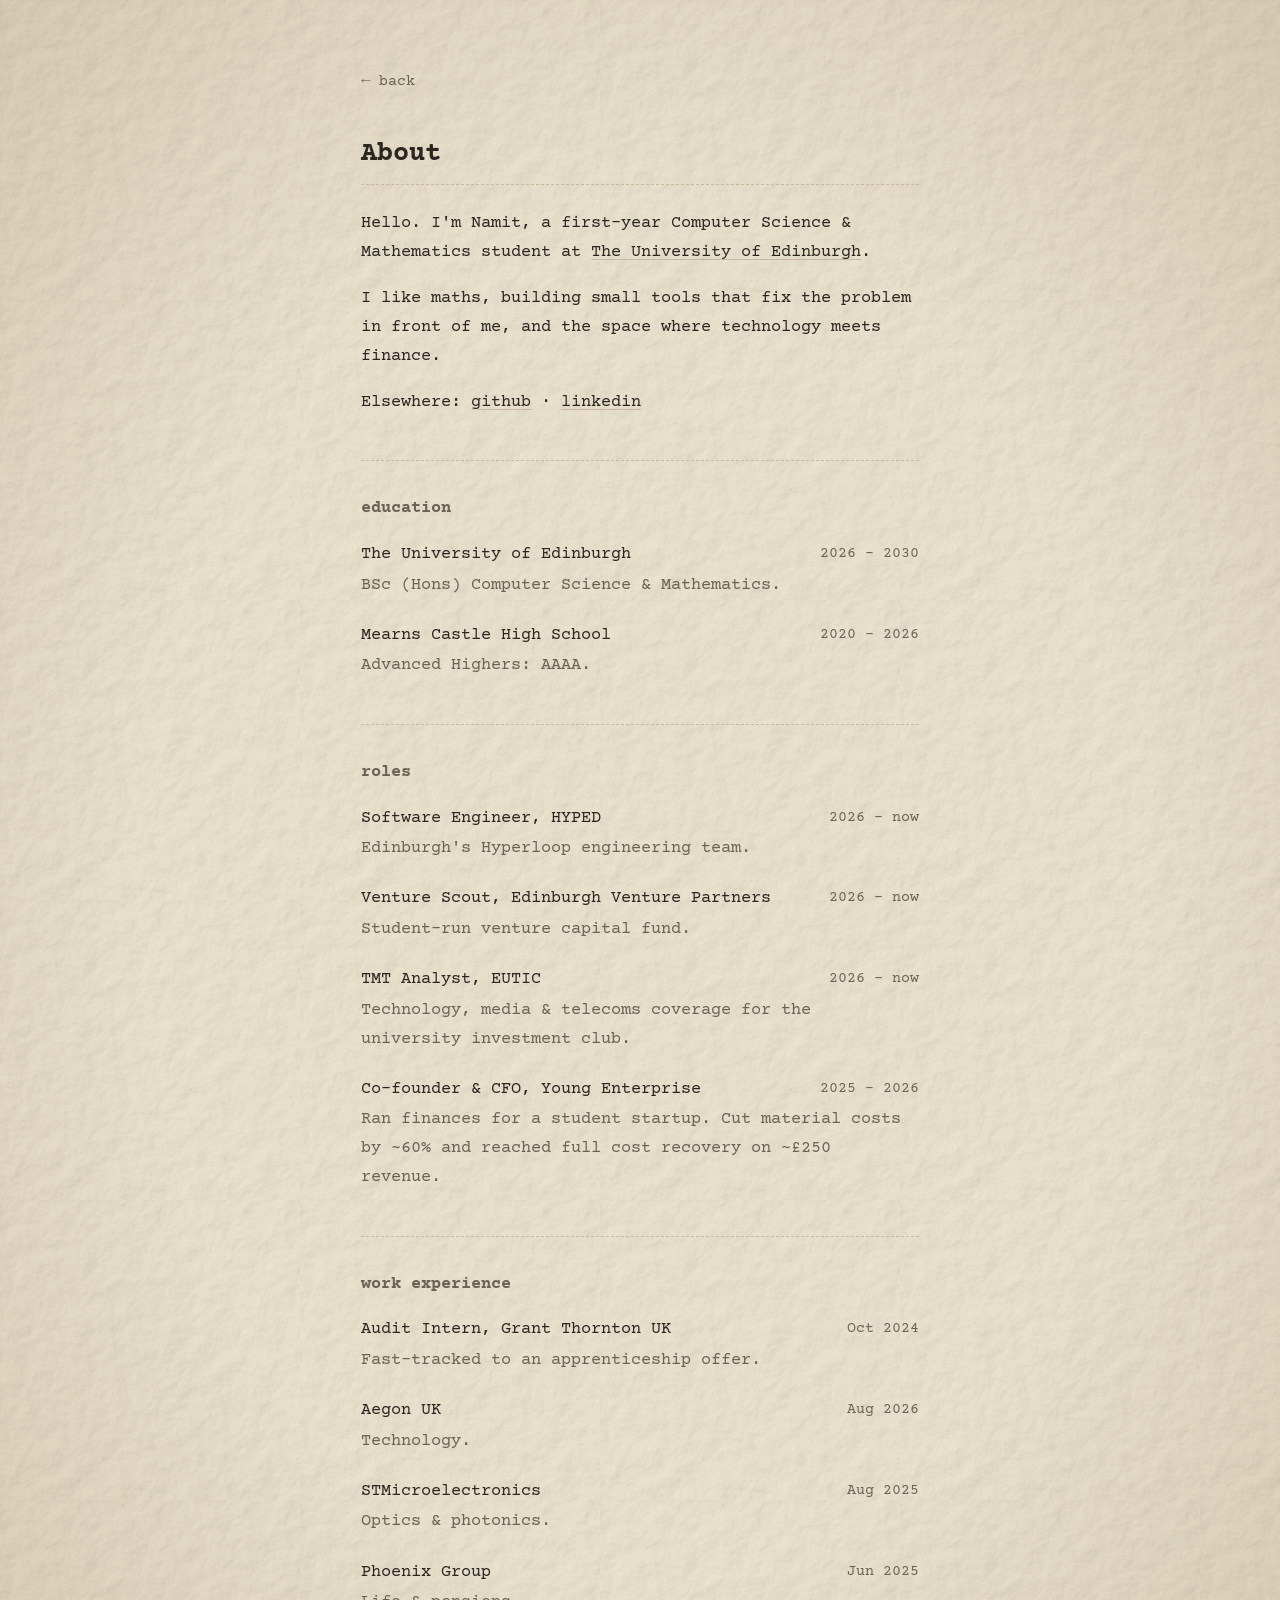
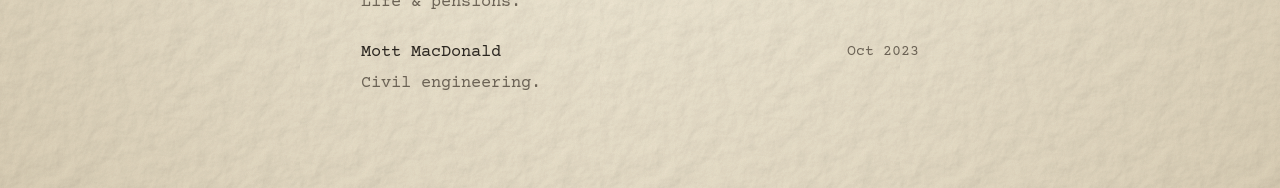
==== about.html @ ed9721a9 "Initial commit: paper-style personal site Co-Authored-By: Claude Opus 5.5 <noreply@anthropic.com>" ====
<!doctype html>
<html lang="en">
<head>
  <meta charset="utf-8">
  <meta name="viewport" content="width=device-width, initial-scale=1">
  <title>About · Namit Verma</title>
  <link rel="preconnect" href="https://fonts.googleapis.com">
  <link rel="preconnect" href="https://fonts.gstatic.com" crossorigin>
  <link href="https://fonts.googleapis.com/css2?family=Courier+Prime:wght@400;700&display=swap" rel="stylesheet">
  <link rel="stylesheet" href="style.css">
</head>
<body>
  <main class="page">
    <a class="back" href="index.html">&larr; back</a>
    <h1>About</h1>
    <p>
      Hello. I'm Namit, a first-year Computer Science &amp; Mathematics student at
      <a href="https://www.ed.ac.uk">The University of Edinburgh</a>.
    </p>
    <p>
      I like maths, building small tools that fix the problem in front of me,
      and the space where technology meets finance.
    </p>
    <p>
      Elsewhere: <a href="https://github.com/08namit">github</a> &middot;
      <a href="https://www.linkedin.com/in/08namit">linkedin</a>
    </p>

    <h2>Education</h2>
    <ul class="entries">
      <li>
        The University of Edinburgh
        <span class="year">2026 &ndash; 2030</span>
        <p>BSc (Hons) Computer Science &amp; Mathematics.</p>
      </li>
      <li>
        Mearns Castle High School
        <span class="year">2020 &ndash; 2026</span>
        <p>Advanced Highers: AAAA.</p>
      </li>
    </ul>

    <h2>Roles</h2>
    <ul class="entries">
      <li>
        Software Engineer, HYPED
        <span class="year">2026 &ndash; now</span>
        <p>Edinburgh's Hyperloop engineering team.</p>
      </li>
      <li>
        Venture Scout, Edinburgh Venture Partners
        <span class="year">2026 &ndash; now</span>
        <p>Student-run venture capital fund.</p>
      </li>
      <li>
        TMT Analyst, EUTIC
        <span class="year">2026 &ndash; now</span>
        <p>Technology, media &amp; telecoms coverage for the university investment club.</p>
      </li>
      <li>
        Co-founder &amp; CFO, Young Enterprise
        <span class="year">2025 &ndash; 2026</span>
        <p>Ran finances for a student startup. Cut material costs by ~60% and reached full cost recovery on ~&pound;250 revenue.</p>
      </li>
    </ul>

    <h2>Work Experience</h2>
    <ul class="entries">
      <li>
        Audit Intern, Grant Thornton UK
        <span class="year">Oct 2024</span>
        <p>Fast-tracked to an apprenticeship offer.</p>
      </li>
      <li>
        Aegon UK
        <span class="year">Aug 2026</span>
        <p>Technology.</p>
      </li>
      <li>
        STMicroelectronics
        <span class="year">Aug 2025</span>
        <p>Optics &amp; photonics.</p>
      </li>
      <li>
        Phoenix Group
        <span class="year">Jun 2025</span>
        <p>Life &amp; pensions.</p>
      </li>
      <li>
        Mott MacDonald
        <span class="year">Oct 2023</span>
        <p>Civil engineering.</p>
      </li>
    </ul>

  </main>
</body>
</html>
---- style.css ----
:root {
  --paper: #f4ecd8;
  --ink: #2b2620;
  --ink-soft: #6b6255;
  --rule: #c9b99a;
  --accent: #8a2b1f;
  --vignette: rgba(120, 90, 40, 0.16);
  --tex-blend: multiply;
  --tex-opacity: 0.55;
  --grain: url("data:image/svg+xml,%3Csvg xmlns='http://www.w3.org/2000/svg' width='200' height='200'%3E%3Cfilter id='n'%3E%3CfeTurbulence type='fractalNoise' baseFrequency='0.9' numOctaves='3' stitchTiles='stitch'/%3E%3CfeColorMatrix values='0 0 0 0 0.35 0 0 0 0 0.27 0 0 0 0 0.15 0 0 0 0.09 0'/%3E%3C/filter%3E%3Crect width='100%25' height='100%25' filter='url(%23n)'/%3E%3C/svg%3E");
  color-scheme: light dark;
}

/* dark: same paper feel, by lamplight */
@media (prefers-color-scheme: dark) {
  :root {
    --paper: #1e1b17;
    --ink: #e6dcc8;
    --ink-soft: #a39884;
    --rule: #4d4537;
    --accent: #e0907c;
    --vignette: rgba(0, 0, 0, 0.4);
    --tex-blend: soft-light;
    --tex-opacity: 0.5;
    --grain: url("data:image/svg+xml,%3Csvg xmlns='http://www.w3.org/2000/svg' width='200' height='200'%3E%3Cfilter id='n'%3E%3CfeTurbulence type='fractalNoise' baseFrequency='0.9' numOctaves='3' stitchTiles='stitch'/%3E%3CfeColorMatrix values='0 0 0 0 0.95 0 0 0 0 0.88 0 0 0 0 0.75 0 0 0 0.05 0'/%3E%3C/filter%3E%3Crect width='100%25' height='100%25' filter='url(%23n)'/%3E%3C/svg%3E");
  }
}

* { box-sizing: border-box; }

html { font-size: 17px; }

body {
  margin: 0;
  min-height: 100vh;
  color: var(--ink);
  font-family: "Courier Prime", "Courier New", Courier, monospace;
  line-height: 1.7;
  /* paper: warm base + subtle grain + soft vignette */
  background-color: var(--paper);
  background-image:
    radial-gradient(ellipse at center, transparent 55%, var(--vignette) 100%),
    var(--grain);
  position: relative;
}

/* paper relief: embossed fibres + uneven tone */
body::before {
  content: "";
  position: absolute;
  inset: 0;
  z-index: -1;
  pointer-events: none;
  opacity: var(--tex-opacity);
  mix-blend-mode: var(--tex-blend);
  background-image:
    url("data:image/svg+xml,%3Csvg xmlns='http://www.w3.org/2000/svg' width='300' height='300'%3E%3Cfilter id='p'%3E%3CfeTurbulence type='fractalNoise' baseFrequency='0.045' numOctaves='5' seed='3' stitchTiles='stitch' result='n'/%3E%3CfeDiffuseLighting in='n' lighting-color='%23fff' surfaceScale='1.6'%3E%3CfeDistantLight azimuth='45' elevation='55'/%3E%3C/feDiffuseLighting%3E%3C/filter%3E%3Crect width='100%25' height='100%25' filter='url(%23p)'/%3E%3C/svg%3E"),
    url("data:image/svg+xml,%3Csvg xmlns='http://www.w3.org/2000/svg' width='600' height='600'%3E%3Cfilter id='m'%3E%3CfeTurbulence type='fractalNoise' baseFrequency='0.006' numOctaves='3' seed='8' stitchTiles='stitch'/%3E%3CfeColorMatrix values='0 0 0 0 0.45 0 0 0 0 0.35 0 0 0 0 0.2 0 0 0 0.35 0'/%3E%3C/filter%3E%3Crect width='100%25' height='100%25' filter='url(%23m)'/%3E%3C/svg%3E");
  background-size: auto, cover;
}

a {
  color: var(--ink);
  text-decoration: underline;
  text-decoration-color: var(--rule);
  text-underline-offset: 3px;
  text-decoration-thickness: 1px;
  transition: color 0.15s, text-decoration-color 0.15s;
}

a:hover {
  color: var(--accent);
  text-decoration-color: var(--accent);
}

::selection { background: rgba(138, 43, 31, 0.18); }

/* ---------- landing ---------- */

.landing {
  min-height: 100vh;
  display: flex;
  flex-direction: column;
  align-items: center;
  justify-content: center;
  text-align: center;
  padding: 2rem 1.25rem;
}

.landing h1 {
  font-size: 2.4rem;
  font-weight: 700;
  letter-spacing: 0.02em;
  margin: 0 0 0.5rem;
}

.details {
  margin: 0;
  color: var(--ink-soft);
  line-height: 1.6;
}

.nav {
  list-style: none;
  margin: 3rem 0 0;
  padding: 0;
  text-align: left;
}

.nav li { margin: 0.4rem 0; }

.nav a {
  text-decoration: none;
}

.nav a::after {
  content: " \2192";
  display: inline-block;
  margin-left: 0.35rem;
  transition: transform 0.15s;
}

.nav a:hover::after { transform: translateX(4px); }

/* ---------- inner pages ---------- */

.page {
  max-width: 600px;
  margin: 0 auto;
  padding: 4rem 1.25rem;
}

.back {
  text-decoration: none;
  color: var(--ink-soft);
  font-size: 0.9rem;
}

.page h1 {
  font-size: 1.6rem;
  font-weight: 700;
  margin: 2rem 0 1.5rem;
  padding-bottom: 0.4rem;
  border-bottom: 1px dashed var(--rule);
}

.page p { margin: 0 0 1rem; }

.page h2 {
  font-size: 1rem;
  font-weight: 700;
  text-transform: lowercase;
  margin: 2.5rem 0 1rem;
  padding-top: 2rem;
  border-top: 1px dashed var(--rule);
  color: var(--ink-soft);
}

.entries {
  list-style: none;
  margin: 0;
  padding: 0;
}

.entries li { margin-bottom: 1.25rem; }

.entries li p {
  margin: 0.1rem 0 0;
  color: var(--ink-soft);
}

.year {
  float: right;
  color: var(--ink-soft);
  font-size: 0.9rem;
}

@media (max-width: 480px) {
  html { font-size: 16px; }
  .landing h1 { font-size: 2rem; }
  .page { padding-top: 2.5rem; }
  .year { float: none; display: block; }
}

.entries li p.achievement {
  color: var(--accent);
  font-weight: 700;
  font-size: 0.9rem;
}
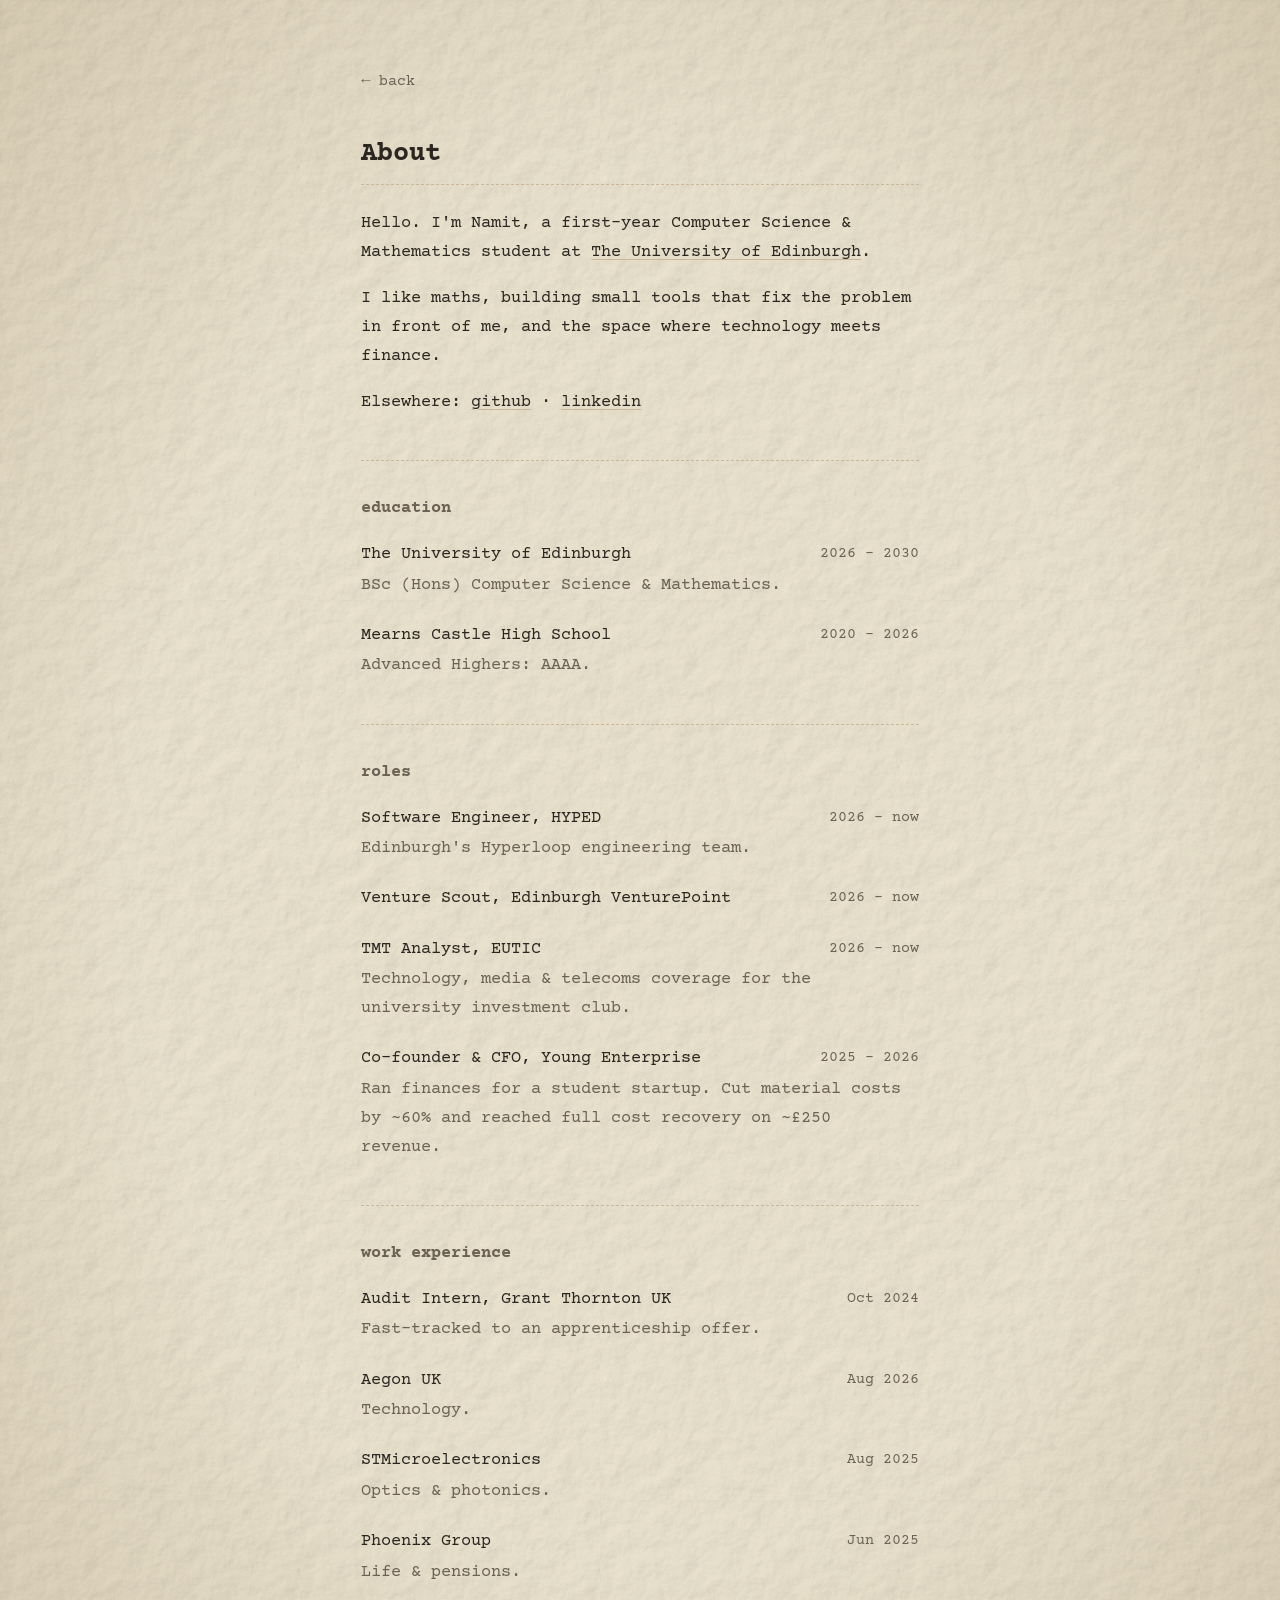
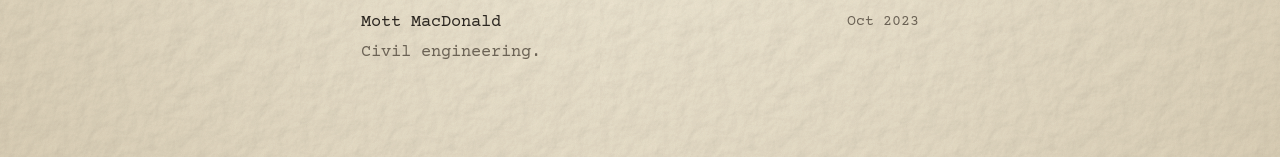
==== commit c4268ad2: "Fix EVP name Co-Authored-By: Claude Opus 5.5 <noreply@anthropic.com>" ====
--- a/about.html
+++ b/about.html
@@ -48,9 +48,8 @@
         <p>Edinburgh's Hyperloop engineering team.</p>
       </li>
       <li>
-        Venture Scout, Edinburgh Venture Partners
+        Venture Scout, Edinburgh VenturePoint
         <span class="year">2026 &ndash; now</span>
-        <p>Student-run venture capital fund.</p>
       </li>
       <li>
         TMT Analyst, EUTIC
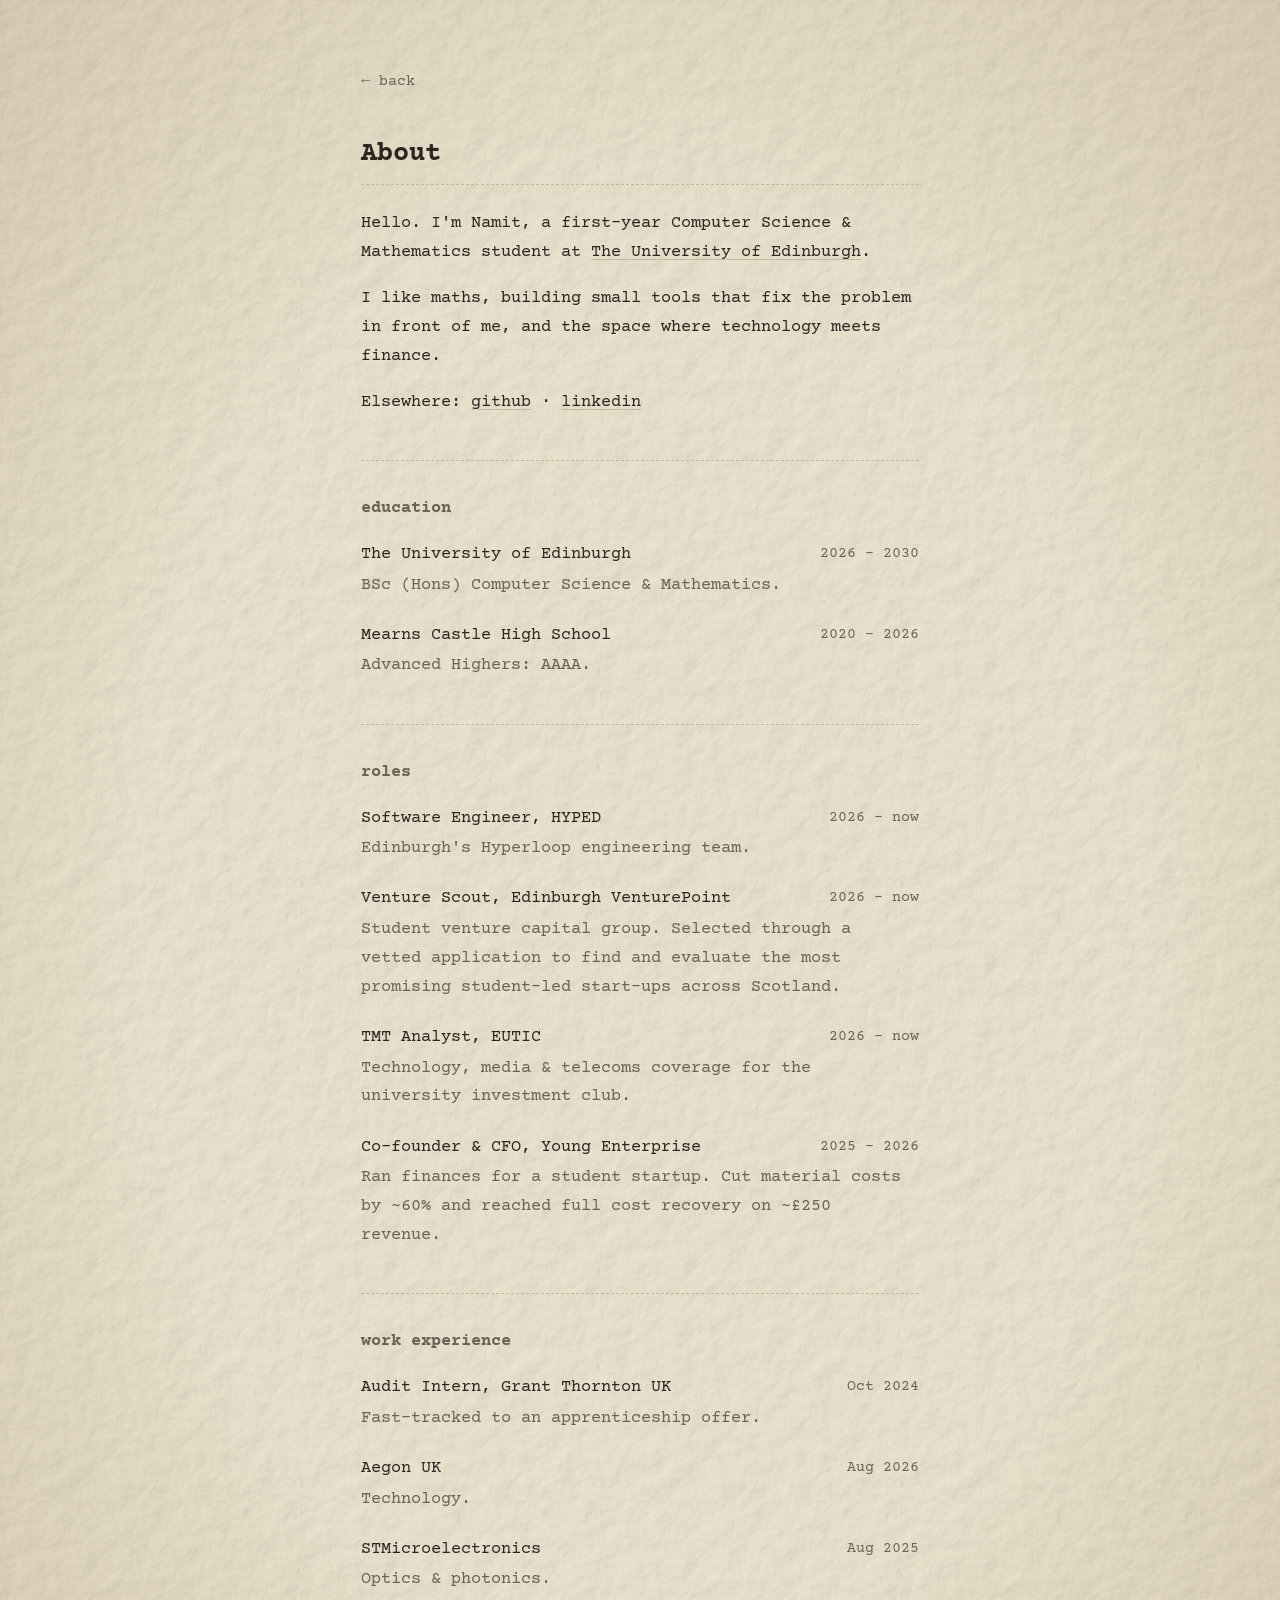
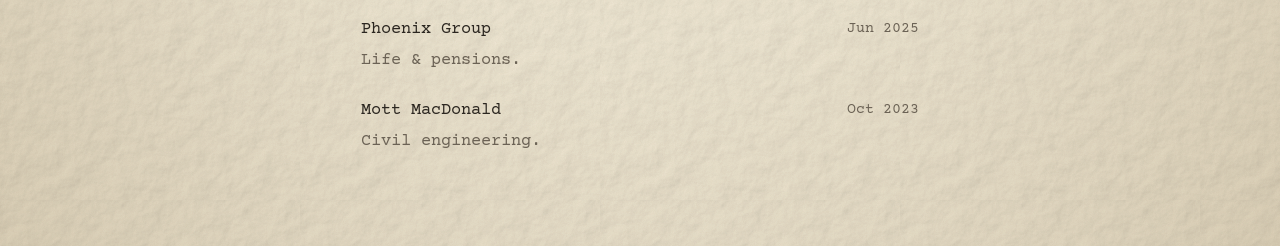
==== commit dec41133: "Add VenturePoint scout description Co-Authored-By: Claude Opus 5.5 <noreply@anthropic.com>" ====
--- a/about.html
+++ b/about.html
@@ -50,6 +50,7 @@
       <li>
         Venture Scout, Edinburgh VenturePoint
         <span class="year">2026 &ndash; now</span>
+        <p>Student venture capital group. Selected through a vetted application to find and evaluate the most promising student-led start-ups across Scotland.</p>
       </li>
       <li>
         TMT Analyst, EUTIC
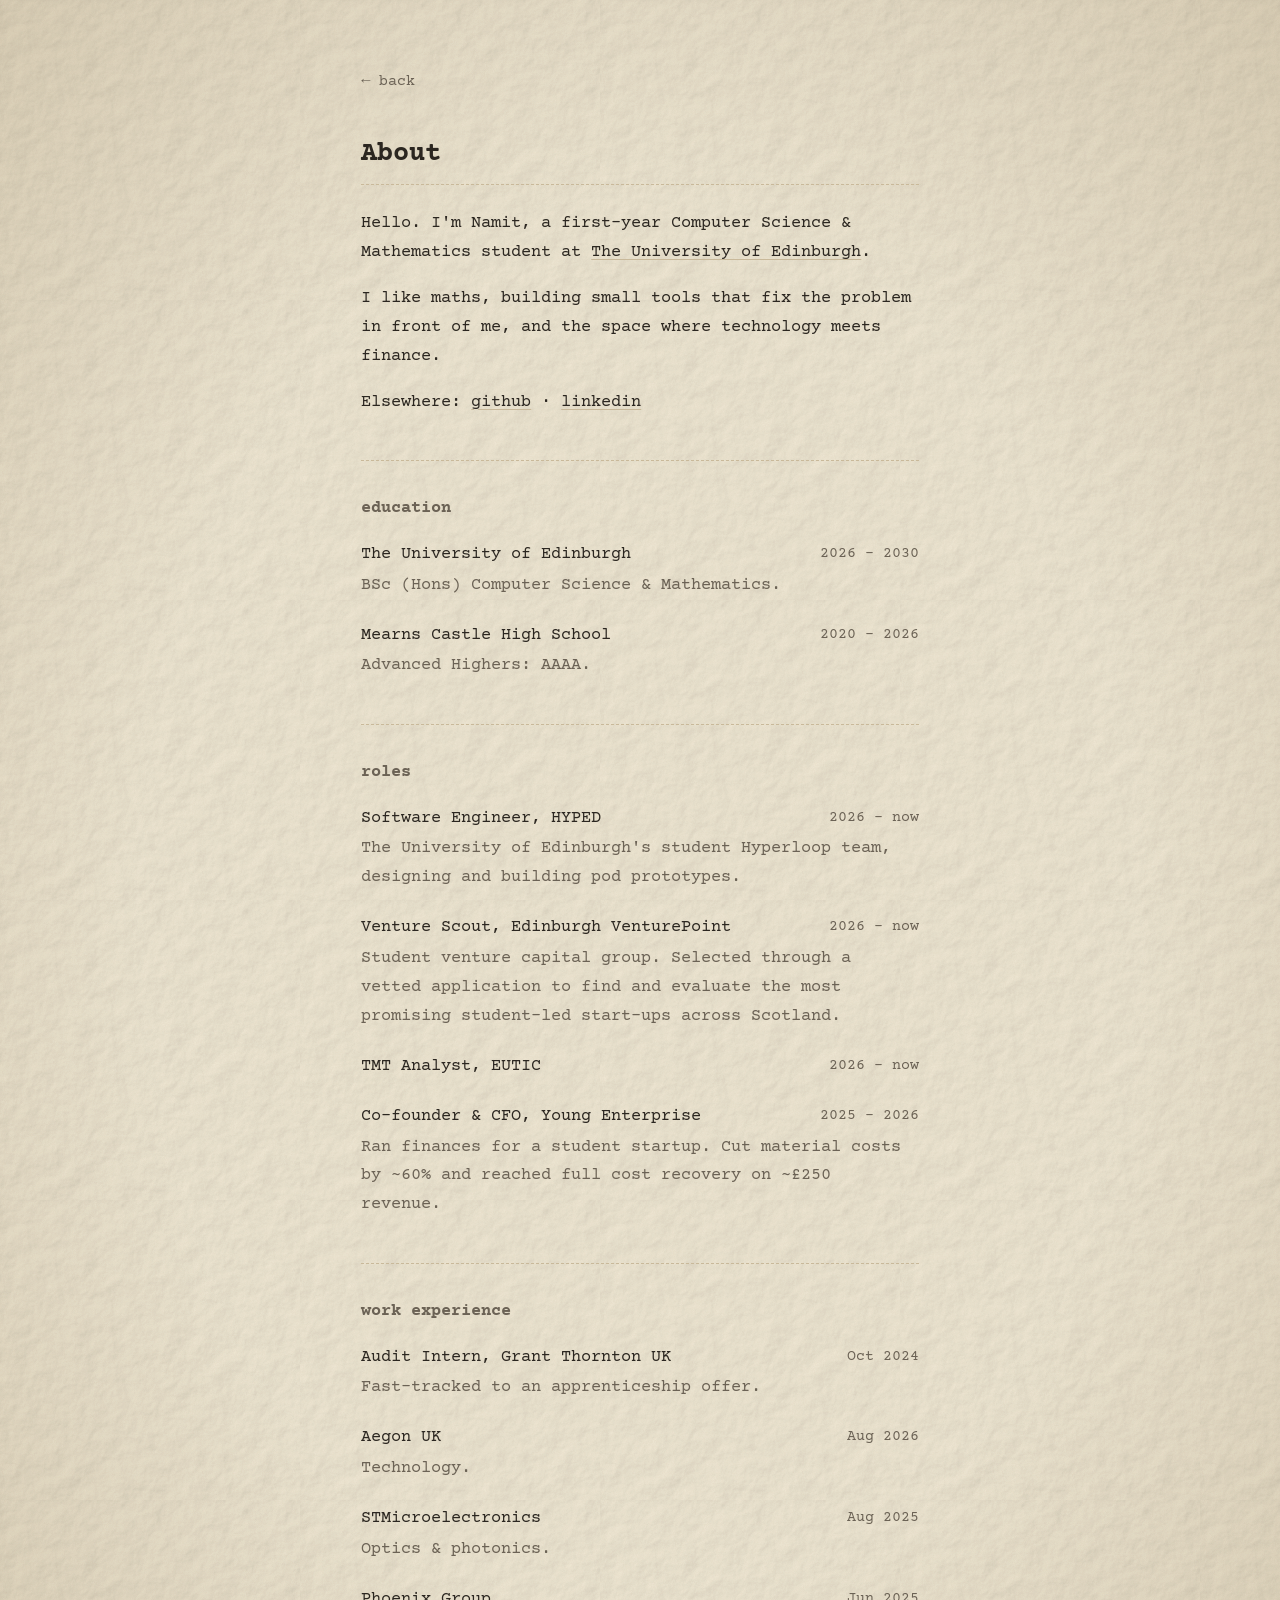
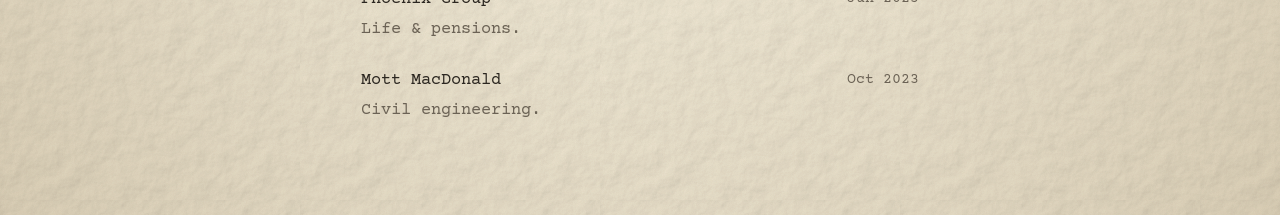
==== commit 892d8089: "Verify HYPED description, drop unverified EUTIC line Co-Authored-By: Claude Opus 5.5 <noreply@anthro" ====
--- a/about.html
+++ b/about.html
@@ -45,7 +45,7 @@
       <li>
         Software Engineer, HYPED
         <span class="year">2026 &ndash; now</span>
-        <p>Edinburgh's Hyperloop engineering team.</p>
+        <p>The University of Edinburgh's student Hyperloop team, designing and building pod prototypes.</p>
       </li>
       <li>
         Venture Scout, Edinburgh VenturePoint
@@ -55,7 +55,6 @@
       <li>
         TMT Analyst, EUTIC
         <span class="year">2026 &ndash; now</span>
-        <p>Technology, media &amp; telecoms coverage for the university investment club.</p>
       </li>
       <li>
         Co-founder &amp; CFO, Young Enterprise
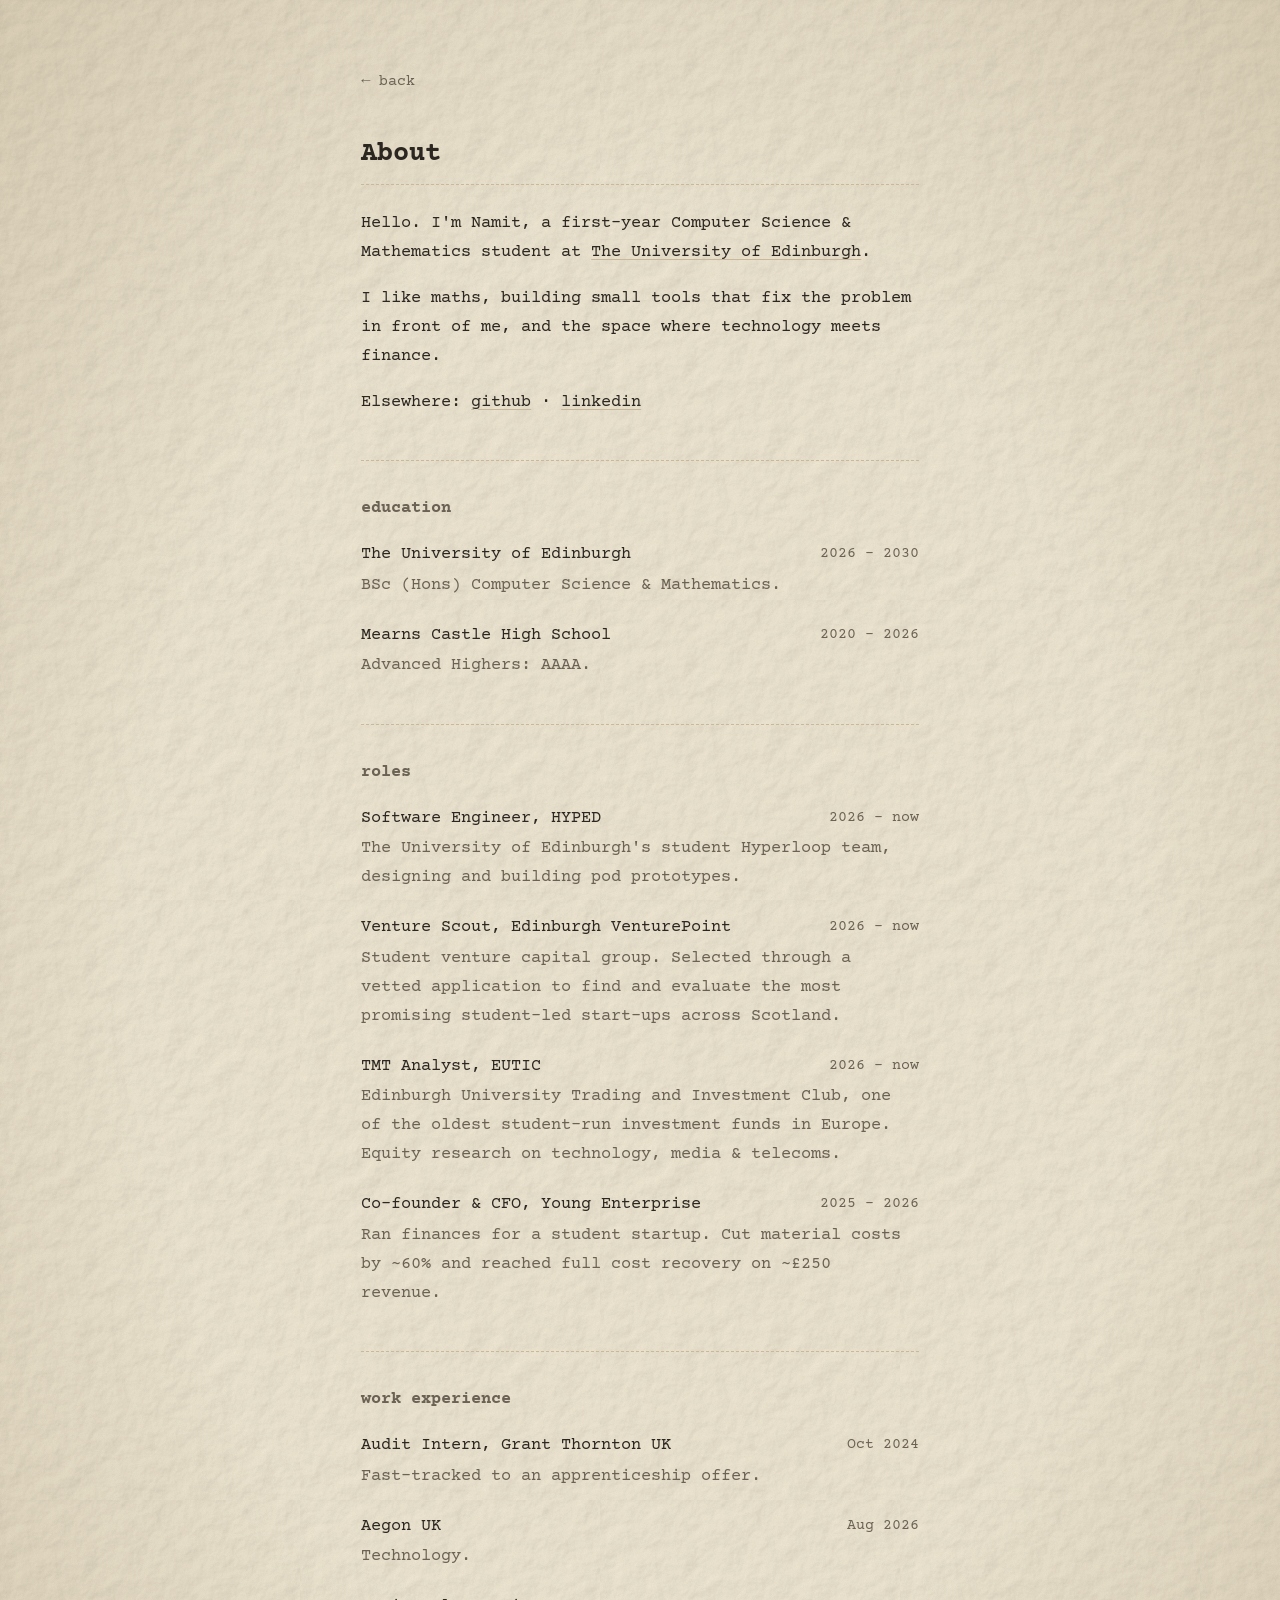
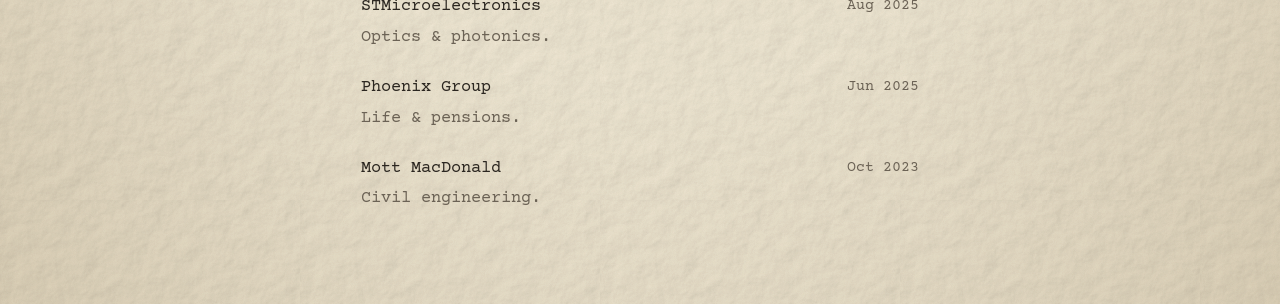
==== commit aa5f991e: "Add EUTIC description Co-Authored-By: Claude Opus 5.5 <noreply@anthropic.com>" ====
--- a/about.html
+++ b/about.html
@@ -55,6 +55,7 @@
       <li>
         TMT Analyst, EUTIC
         <span class="year">2026 &ndash; now</span>
+        <p>Edinburgh University Trading and Investment Club, one of the oldest student-run investment funds in Europe. Equity research on technology, media &amp; telecoms.</p>
       </li>
       <li>
         Co-founder &amp; CFO, Young Enterprise
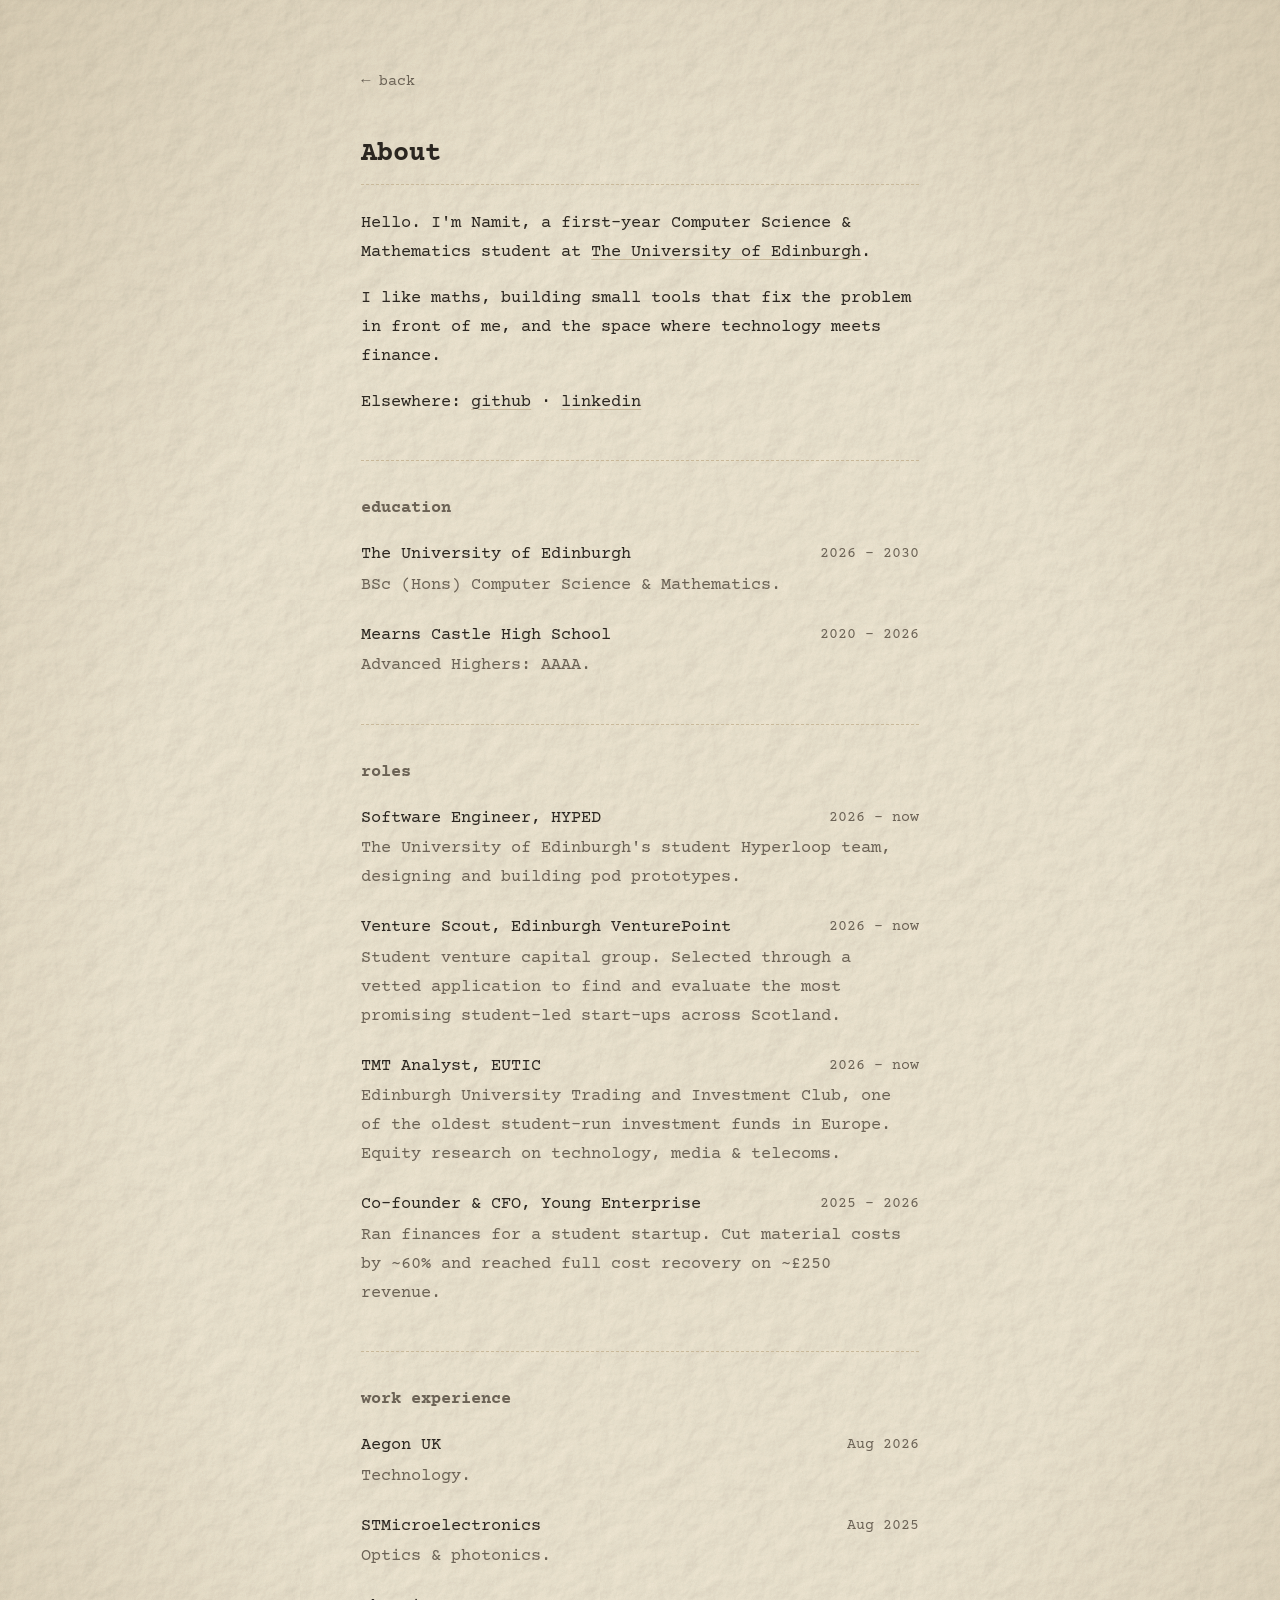
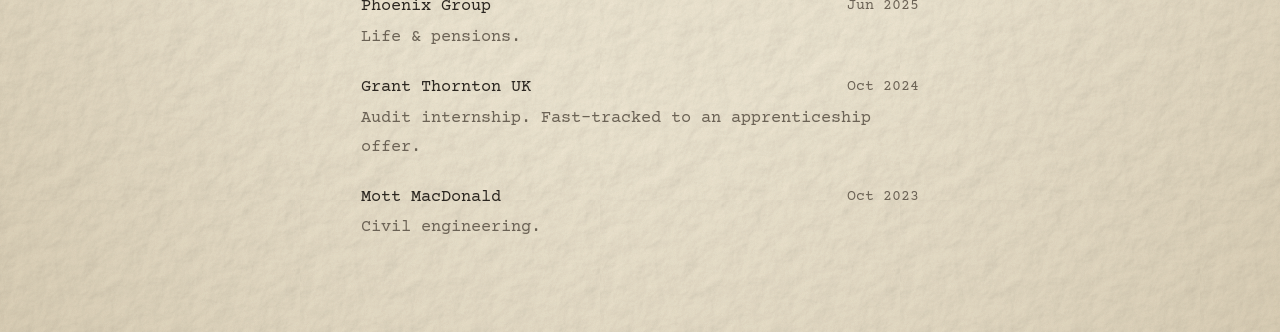
==== commit 3bc021f1: "Standardise work experience, newest first Co-Authored-By: Claude Opus 5.5 <noreply@anthropic.com>" ====
--- a/about.html
+++ b/about.html
@@ -67,11 +67,6 @@
     <h2>Work Experience</h2>
     <ul class="entries">
       <li>
-        Audit Intern, Grant Thornton UK
-        <span class="year">Oct 2024</span>
-        <p>Fast-tracked to an apprenticeship offer.</p>
-      </li>
-      <li>
         Aegon UK
         <span class="year">Aug 2026</span>
         <p>Technology.</p>
@@ -87,6 +82,11 @@
         <p>Life &amp; pensions.</p>
       </li>
       <li>
+        Grant Thornton UK
+        <span class="year">Oct 2024</span>
+        <p>Audit internship. Fast-tracked to an apprenticeship offer.</p>
+      </li>
+      <li>
         Mott MacDonald
         <span class="year">Oct 2023</span>
         <p>Civil engineering.</p>
